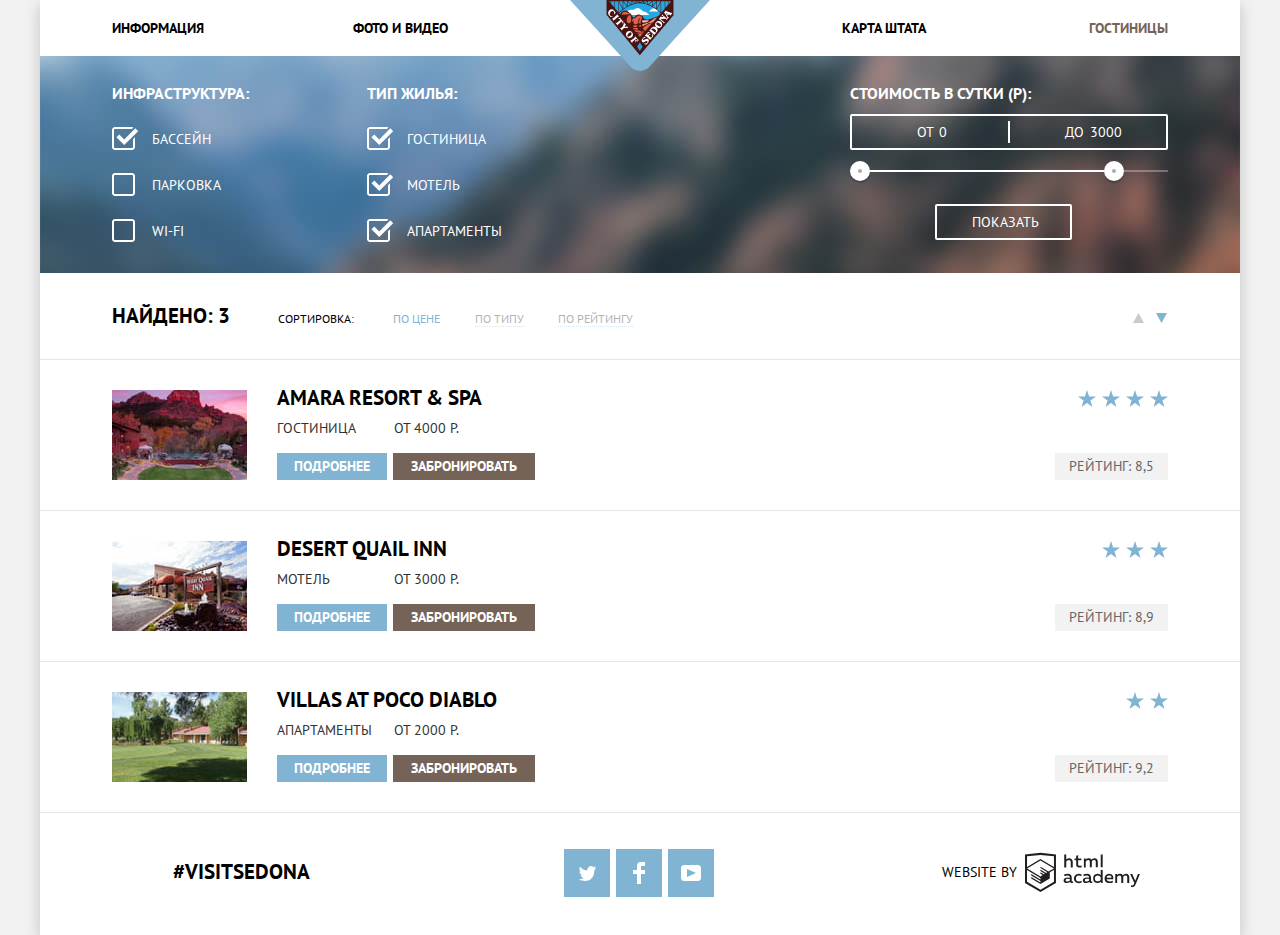
==== inner.html @ 78d3fbfc "Доделала разметку" ====
<!DOCTYPE html>
<html lang="ru">
  <head>
    <meta charset="utf-8">
    <title>HTML Academy: Седона</title>
    <link href="https://fonts.googleapis.com/css?family=PT+Sans:400,700&display=swap&subset=cyrillic" rel="stylesheet">
    <link href="css/normalize.css" rel="stylesheet">
    <link href="css/style.css" rel="stylesheet">
  </head>
  <body>
    <div class="container">
    <header>
      <nav class="main-navigation">
        <ul class="main-navigation-items list-decoration">
          <li class="main-navigation-info"><a href="#">Информация</a></li>
          <li class="main-navigation-foto"><a href="#">Фото и видео</a></li>
          <li class="main-navigation-map"><a href="#">Карта штата</a></li>
          <li class="main-navigation-hotels active-page"><a>Гостиницы</a></li>
        </ul>
        <a href="index.html" class="main-header-logo">
          <img src="img/logo-sedona.svg" width="140" height="71" alt="Седона"/>
        </a>
      </nav>
    </header>
    <main>
      <h1 class="visually-hidden">Поиск отелей</h1><!--Скрыть-->
      <section class="search-section">
        <h2 class="visually-hidden">Критерии поиска</h2><!--Скрыть-->
        <form class="search-form" action="https://echo.htmlacademy.ru/" method="get">
          <fieldset>
            <legend>Инфраструктура:</legend>
            <ul class="list-decoration">
              <li class="fieldset-item">
                <input class="fieldset-item-checkbox" type="checkbox" name="pool" id="pool" checked/>
                <label for="pool">Бассейн</label>
              </li>
              <li class="fieldset-item">
                <input class="fieldset-item-checkbox" type="checkbox" name="parking" id="parking"/>
                <label for="parking">Парковка</label>
              </li>
              <li class="fieldset-item">
                <input class="fieldset-item-checkbox" type="checkbox" name="wi-fi" id="wi-fi"/>
                <label for="wi-fi">Wi-fi</label>
              </li>
            </ul>
          </fieldset>
          <fieldset>
            <legend>Тип жилья:</legend>
            <ul class="list-decoration">
              <li class="fieldset-item">
                <input class="fieldset-item-checkbox" type="checkbox" name="hotel" id="hotel" checked/>
                <label for="hotel">Гостиница</label>
              </li>
              <li class="fieldset-item">
                <input class="fieldset-item-checkbox" type="checkbox" name="motel" id="motel" checked/>
                <label for="motel">Мотель</label>
              </li>
              <li class="fieldset-item">
                <input  class="fieldset-item-checkbox" type="checkbox" name="apartment" id="apartment" checked/>
                <label for="apartment">Апартаменты</label>
              </li>
            </ul>
          </fieldset>
          <div class="filter-range">
            <legend>Стоимость в сутки (р):</legend>
            <div class="price-controls">
                <label class="min-price" for="first-value">от <input type="text" name="first-value" id="first-value" value="0"/></label>
                <label class="max-price" for="last-value">до <input type="text" name="last-value" id="last-value" value="3000"/></label>
            </div>
            <div class="range-controls">
              <div class="scale">
                <div class="bar"></div>
              </div>
              <div class="range-toggle range-toggle-min"></div>
              <div class="range-toggle range-toggle-max"></div>
            </div>
            <button class="transparent-btn" type="submit">Показать</button>
          </div>
        </form>
      </section>
      <section class="sorting"><!--Отели, сортировка-->
        <div class="sorting-list">
          <h2 class="visually-hidden">Сортировка</h2><!--Скрыть-->
          <p class="sorting-list-found">Найдено: 3</p>
          <p class="sorting-list-selection">Сортировка:</p>
          <ul class="list-decoration sorting-list-items">
            <li><a class="sorting-list-active">По цене</a></li>
            <li><a href="#">По типу</a></li>
            <li><a href="#">По рейтингу</a></li>
          </ul>
          <div class="sorting-list-buttons">
            <a class="sorting-button-up" href="#" aria-label="Сортировать по возрастанию" title="По возрастанию">
              <svg xmlns="http://www.w3.org/2000/svg" width="11" height="10"><path fill="#231F20" d="M5.5 0L0 10h11z"/></svg>
            </a><!--Стрелка вверх-->
            <a class="sorting-button-down sorting-button-active" href="#" aria-label="Сортировать по убыванию" title="По убыванию">
              <svg xmlns="http://www.w3.org/2000/svg" width="11" height="10"><path fill="#231F20" d="M5.5 10L0 0h11"/></svg>
            </a><!--Стрелка вниз-->
          </div>
        </div>
      </section>
      <section class="hotels"><!--Отели-->
        <h2 class="visually-hidden">Список отелей</h2><!--Скрыть-->
        <ul class="list-decoration hotels-list">
          <li class="hotel-description">
            <img src="img/amara-resort.jpg" width="135" height="90" alt="Amara Resort & Spa"/>
            <div class="hotel-description-main">
              <h2 class="visually-hidden">Amara Resort & Spa</h2><!--Скрыть-->
              <a class="hotel-title" href="#">Amara Resort & Spa</a>
              <div class="hotel-text">
                <span>Гостиница</span>
                <span>От 4000 Р.</span>
              </div>
              <div class="hotel-description-btn">
                <a class="button-more" href="#">Подробнее</a>
                <a class="button-reserve" href="#">Забронировать</a>
              </div>
            </div>
            <div class="rating">
              <div class="rating-stars">
                <svg xmlns="http://www.w3.org/2000/svg" width="18" height="17"><path fill="#81B3D2" d="M9.002 0l2.126 6.494h6.877l-5.564 4.012L14.566 17l-5.564-4.013L3.438 17l2.126-6.494L0 6.494h6.878z"/></svg>
                <svg xmlns="http://www.w3.org/2000/svg" width="18" height="17"><path fill="#81B3D2" d="M9.002 0l2.126 6.494h6.877l-5.564 4.012L14.566 17l-5.564-4.013L3.438 17l2.126-6.494L0 6.494h6.878z"/></svg>
                <svg xmlns="http://www.w3.org/2000/svg" width="18" height="17"><path fill="#81B3D2" d="M9.002 0l2.126 6.494h6.877l-5.564 4.012L14.566 17l-5.564-4.013L3.438 17l2.126-6.494L0 6.494h6.878z"/></svg>
                <svg xmlns="http://www.w3.org/2000/svg" width="18" height="17"><path fill="#81B3D2" d="M9.002 0l2.126 6.494h6.877l-5.564 4.012L14.566 17l-5.564-4.013L3.438 17l2.126-6.494L0 6.494h6.878z"/></svg>
              </div>
              <p>Рейтинг: 8,5</p>
            </div>
          </li>
          <li class="hotel-description">
            <img src="img/desert-quail-inn.jpg" width="135" height="90" alt="Desert Quail Inn"/>
            <div class="hotel-description-main">
              <h2 class="visually-hidden">Desert Quail Inn</h2><!--Скрыть-->
              <a class="hotel-title" href="#">Desert Quail Inn</a>
              <div class="hotel-text">
                <span>Мотель</span>
                <span>От 3000 Р.</span>
              </div>
              <div class="hotel-description-btn">
                <a class="button-more" href="#">Подробнее</a>
                <a class="button-reserve" href="#">Забронировать</a>
              </div>
            </div>
            <div class="rating">
              <div class="rating-stars">
                <svg xmlns="http://www.w3.org/2000/svg" width="18" height="17"><path fill="#81B3D2" d="M9.002 0l2.126 6.494h6.877l-5.564 4.012L14.566 17l-5.564-4.013L3.438 17l2.126-6.494L0 6.494h6.878z"/></svg>
                <svg xmlns="http://www.w3.org/2000/svg" width="18" height="17"><path fill="#81B3D2" d="M9.002 0l2.126 6.494h6.877l-5.564 4.012L14.566 17l-5.564-4.013L3.438 17l2.126-6.494L0 6.494h6.878z"/></svg>
                <svg xmlns="http://www.w3.org/2000/svg" width="18" height="17"><path fill="#81B3D2" d="M9.002 0l2.126 6.494h6.877l-5.564 4.012L14.566 17l-5.564-4.013L3.438 17l2.126-6.494L0 6.494h6.878z"/></svg>
              </div>
              <p>Рейтинг: 8,9</p>
            </div>
          </li>
          <li class="hotel-description">
            <img src="img/villas-poco-diablo.jpg" width="135" height="90" alt="Villas at Poco Diablo"/>
            <div class="hotel-description-main">
              <h2 class="visually-hidden">Villas at Poco Diablo</h2><!--Скрыть-->
              <a class="hotel-title" href="#">Villas at Poco Diablo</a>
              <div class="hotel-text">
                <span>Апартаменты</span>
                <span>От 2000 Р.</span>
              </div>
              <div class="hotel-description-btn">
                <a class="button-more" href="#">Подробнее</a>
                <a class="button-reserve" href="#">Забронировать</a>
              </div>
            </div>
            <div class="rating">
              <div class="rating-stars">
                <svg xmlns="http://www.w3.org/2000/svg" width="18" height="17"><path fill="#81B3D2" d="M9.002 0l2.126 6.494h6.877l-5.564 4.012L14.566 17l-5.564-4.013L3.438 17l2.126-6.494L0 6.494h6.878z"/></svg>
                <svg xmlns="http://www.w3.org/2000/svg" width="18" height="17"><path fill="#81B3D2" d="M9.002 0l2.126 6.494h6.877l-5.564 4.012L14.566 17l-5.564-4.013L3.438 17l2.126-6.494L0 6.494h6.878z"/></svg>
              </div>
              <p>Рейтинг: 9,2</p>
            </div>
          </li>
        </ul>
      </section>
    </main>
    <footer class="main-footer">
      <p class="footer-hashtag">#VisitSedona</p>
			<ul class="list-decoration footer-social">
				 	<li>
            <a class="button-social" href="#" title="Twitter">
              <span class="visually-hidden">Twitter</span><!--Скрыть-->
              <svg xmlns="http://www.w3.org/2000/svg" width="17" height="15"><path fill="#FFF" d="M10.95.144c1.685-.496 2.984.27 3.577 1.179.673-.231 1.331-.481 2.011-.708a2.345 2.345 0 0 1-.857 1.768c.685.17 1.304-.491 1.304-.491-.169 1-1.006 1.788-1.563 2.024-.231 6.75-3.175 11.217-10.077 11.082h-.446c-.41 0-4.164-.46-4.898-1.887 2.271.196 3.893-.422 4.693-1.177-.96-.3-2.679-.477-2.979-2.95.349.106.564.228 1.19.119C1.705 8.247.374 7.53.448 5.33c.285.328 1.067.536 1.34.472C1.085 5.561-.182 2.442.894.85c1.818 1.854 3.735 3.606 7.152 3.773C8.254 2.33 9.183.793 10.95.144z"/></svg>
            </a>
          </li>
				 	<li>
            <a class="button-social" href="#" title="Facebook">
              <span class="visually-hidden">Facebook</span><!--Скрыть-->
              <svg xmlns="http://www.w3.org/2000/svg" width="12" height="22"><path fill="#FFF" d="M12 4V0H8a4 4 0 0 0-4 4v4H0v4h4v10h4V12h4V8H8V4h4z"/></svg>
            </a>
          </li>
				 	<li>
            <a class="button-social" href="#" title="Youtube">
              <span class="visually-hidden">Youtube</span><!--Скрыть-->
              <svg xmlns="http://www.w3.org/2000/svg" width="20" height="16"><path fill="#FFF" d="M17 0H3C1.35 0 0 1.35 0 3v10c0 1.65 1.35 3 3 3h14c1.65 0 3-1.35 3-3V3c0-1.65-1.35-3-3-3zM6.027 11.998V4.002L15.014 8l-8.987 3.998z"/></svg>
            </a>
          </li>
			</ul>
			<div class="footer-copyright">
					<p>Website by</p>
          <a class="copyright-link" href="https://htmlacademy.ru/intensive/htmlcss" aria-label="HTML Academy">
            <!--<img src="img/logo-htmlacademy.svg"  width="115" height="41" alt="HTML Academy"/>-->
            <svg data-name="Layer 1" xmlns="http://www.w3.org/2000/svg" viewBox="0 0 108.08 36.85" width="115px" height="41px"><path d="M44.61 26.86a2 2 0 0 0 .55-.1v1.33a3.25 3.25 0 0 1-1.18.21 1.67 1.67 0 0 1-1.67-1 4.84 4.84 0 0 1-3.14 1.08c-1.51 0-2.91-.83-2.91-2.55 0-2.13 2-2.79 3.71-2.79a11.08 11.08 0 0 1 2.17.25v-.3c0-1-.76-1.77-2.19-1.77a7.42 7.42 0 0 0-3 .64v-1.7a10.21 10.21 0 0 1 3.19-.55c2.36 0 3.81 1.12 3.81 3.65v3a.54.54 0 0 0 .49.59h.17zm-6.44-1.13a1.35 1.35 0 0 0 1.46 1.25h.11a3.39 3.39 0 0 0 2.41-1v-1.42a9.72 9.72 0 0 0-1.81-.21c-1 0-2.16.33-2.16 1.38zm12.36-6.11a5 5 0 0 1 2.57.64v1.72a4.08 4.08 0 0 0-2.3-.7 2.75 2.75 0 1 0 0 5.49 5 5 0 0 0 2.43-.64v1.71a6.27 6.27 0 0 1-2.76.57A4.21 4.21 0 0 1 46 24.49v-.41a4.32 4.32 0 0 1 4.18-4.46h.38zm12.17 7.24a2 2 0 0 0 .55-.1v1.33a3.25 3.25 0 0 1-1.18.21 1.67 1.67 0 0 1-1.67-1 4.84 4.84 0 0 1-3.14 1.08c-1.51 0-2.91-.83-2.91-2.55 0-2.13 2-2.79 3.71-2.79a11.08 11.08 0 0 1 2.17.25v-.3c0-1-.76-1.77-2.19-1.77a7.42 7.42 0 0 0-3 .64v-1.7a10.21 10.21 0 0 1 3.19-.55c2.36 0 3.81 1.12 3.81 3.65v3a.54.54 0 0 0 .49.59h.17zm-6.44-1.13a1.35 1.35 0 0 0 1.47 1.25h.11a3.39 3.39 0 0 0 2.41-1v-1.42a9.72 9.72 0 0 0-1.81-.21c-1.06 0-2.16.33-2.16 1.38zM73 15.98v12.2h-1.65v-1.32a3.88 3.88 0 0 1-3.19 1.54 4.4 4.4 0 0 1 0-8.78 3.81 3.81 0 0 1 3 1.3v-4.94H73zm-4.53 5.22a2.76 2.76 0 1 0 0 5.52 2.86 2.86 0 0 0 2.68-1.74v-2a2.91 2.91 0 0 0-2.66-1.73zM79 19.62c3.31 0 4.46 2.68 3.92 5.09H76.7c.21 1.5 1.67 2.11 3.19 2.11a6.11 6.11 0 0 0 2.64-.59v1.6a7.14 7.14 0 0 1-3 .57c-2.53 0-4.75-1.42-4.75-4.42a4.18 4.18 0 0 1 4-4.39H79zm.09 1.54a2.28 2.28 0 0 0-2.44 2.1v.06h4.65a2 2 0 0 0-2.17-2.16zm5.73 7v-8.31h1.65v1a3.81 3.81 0 0 1 2.78-1.27 2.86 2.86 0 0 1 2.64 1.4 4.12 4.12 0 0 1 2.91-1.33 3.06 3.06 0 0 1 3.2 3.33v5.2h-1.9v-5.15a1.59 1.59 0 0 0-1.42-1.75h-.26a2.8 2.8 0 0 0-2.07 1.12v5.78h-1.9v-5.15A1.59 1.59 0 0 0 89 21.29h-.2a3 3 0 0 0-2.21 1.29v5.63h-1.73zm21.31-8.33h1.9l-3.91 9.46c-.9 2.17-2.09 2.86-3.35 2.86a4.76 4.76 0 0 1-1.1-.14v-1.57a2.86 2.86 0 0 0 .85.12c.9 0 1.58-.64 2.07-1.9l.17-.42-4-8.4h2l2.86 6.29zM38.73 1.44V6.2a3.81 3.81 0 0 1 2.7-1.14 3.25 3.25 0 0 1 3.44 3.4v5.15H43V8.7a1.81 1.81 0 0 0-1.61-2h-.3a2.93 2.93 0 0 0-2.32 1.39v5.52h-1.9V1.44h1.9zm11.21.85v3h3v1.6h-3v3.81c0 1.1.5 1.46 1.58 1.46a4.49 4.49 0 0 0 1.69-.33v1.6a6.8 6.8 0 0 1-2.21.35 2.55 2.55 0 0 1-2.86-2.74V6.87h-1.56V5.24h1.5V2.72zm5.4 11.31V5.26H57v1a3.81 3.81 0 0 1 2.77-1.28 2.86 2.86 0 0 1 2.6 1.33 4.12 4.12 0 0 1 2.91-1.33 3.06 3.06 0 0 1 3.16 3.4v5.21h-1.9V8.44a1.59 1.59 0 0 0-1.42-1.75h-.23a2.8 2.8 0 0 0-2.07 1.12v5.78h-1.9V8.44a1.59 1.59 0 0 0-1.42-1.75h-.23a3 3 0 0 0-2.21 1.29v5.63h-1.72zM71.17 1.43H73v12.15h-1.83V1.43zM14.71-.02h-.16L0 1.52v26.67l14.55 8.66 14.55-8.66V1.52zm12.5 27.1l-12.66 7.54L1.9 27.1V16.16l12.59 7.5v1.32l-8.63-5.1v1.31l8.68 5.21v1.39l-8.67-5.16v1.35l8.68 5.21 8.75-5.24v-5.66l3.9-2.31V27.1zm0-12.53l-3.48 2-1.6 1-7.62-4.57v1.31L21 18.21l-.14.09-1 .54-5.37-3.2v1.34l4.24 2.52-1 .67-3.2-1.9v1.31l2.1 1.24-2.13 1.26L2 14.63l12.51-7.54zm0-1.32L14.49 5.74 1.91 13.23v-10L14.56 1.9l12.65 1.33v10z" fill="#231f20"/></svg>
          </a>
			</div>
    </footer>
    </div>
  </body>
</html>
---- css/style.css ----
body {
  margin: 0;
  padding: 0;
  font-family: "PT Sans", Arial, sans-serif;
  font-size: 14px;
  line-height: 26px;
  font-weight: 700;
  color: #000000;
  text-transform: uppercase;
  background-color: #f2f2f2;
}

a {
  text-decoration: none;
}

.visually-hidden {
  position: absolute;
  width: 1px;
  height: 1px;
  margin: -1px;
  border: 0;
  padding: 0;
  clip: rect(0 0 0 0);
  overflow: hidden;
}


/* Центровщик */
.container {
  position: relative;
  margin: 0 auto;
  width: 1200px;
  text-align: center;
  background-color: #ffffff;
  box-shadow: 0 5px 15px rgba(0, 1, 1, 0.2);
}


/* Декорация ссылок */
.list-decoration {
  list-style: none;
  padding: 0;
  margin-top: 0;
  margin-bottom: 0;
}


/* Логотип */
.main-header-logo {
  position: absolute;
  top: 0;
  transform: translate(-50%);
  z-index: 1;
}


/* Навигация */
.main-navigation {
  background-color: #ffffff;
}

.main-navigation-items a {
  color: #000000;
}

.main-navigation-items a:hover,
.main-navigation-items a:focus {
  color: #81b3d2;
}

.main-navigation-items a:active {
  color: #000000;
  opacity: 0.3;
}

.active-page a {
  color: #766357;
}

.main-navigation-items {
  display: flex;
  align-items: center;
  margin: 0 auto;
  width: 1056px;
  height: 56px;
}

.main-navigation-info {
  text-align: left;
  width: 240px;
}

.main-navigation-foto {
  text-align: left;
  padding-left: 3px;
  width: 288px;
}

.main-navigation-map {
  text-align: right;
  padding-right: 4px;
  width: 288px;
}

.main-navigation-hotels {
  text-align: right;
  width: 240px;
}


/* Основное изображение, текст */
.intro {
  background-image:
    url("../img/intro-mask.svg"),
    url("../img/background-photo.jpg");
  background-repeat: no-repeat, no-repeat;
  background-position: center 452px, center -83px;
  height: 509px;
}

.welcome-image {
  margin-top: 76px;
}

.intro-text {
  margin: 0 auto;
  width: 493px;
  height: 215px;
}

.intro-text p:first-child {
  margin: 0;
  padding-top: 60px;
  padding-bottom: 25px;
  font-size: 21px;
  font-weight: 700;
}

.intro-text p:last-child {
  margin: 0;
  font-weight: 400;
  color: #333333;
}


/* Блок "причины" */
.reasons-items {
  display: flex;
  flex-wrap: wrap;
}

.reason-item-long {
  display: flex;
  height: 256px;
}

.reason-item-blue {
  background-color: #81b3d2;
  color: #ffffff;
  width: 400px;
}

/* ---- */

.reasons-items-title {
  margin: 0 auto;
  margin-top: 47px;
  margin-bottom: 20px;
  width: 160px;
  font-size: 21px;
  line-height: 21px;
  font-weight: 700;
}

.reasons-items-text {
  margin: 20px auto;
  width: 305px;
  font-size: 14px;
  line-height: 21px;
  font-weight: 400;
}

.reason-item-long img {
  width: 800px;
  height: 256px;
  object-fit: cover;
  object-position: 0 -78px;
}

/* ---- */

.reason-item-small {
  background-color: #eeeeee;
  height: 256px;
  width: 400px;
}

/* ---- */

.reasons-items-mini {
  display: flex;
}

.reason-item-point {
  position: relative;
  background-color: #ffffff;
  height: 330px;
  width: 400px;
}

.housing::before {
  content: "";
  position: absolute;
  top: 60px;
  right: 162px;
  background-image: url("../img/icon-1.svg");
  background-repeat: no-repeat;
  background-position: 0 0;
  width: 76px;
  height: 72px;
}

.food::before {
  content: "";
  position: absolute;
  top: 61px;
  right: 163px;
  background-image: url("../img/icon-3.svg");
  background-repeat: no-repeat;
  background-position: 0 0;
  width: 74px;
  height: 70px;
}

.souvenirs::before {
  content: "";
  position: absolute;
  top: 56px;
  right: 168px;
  background-image: url("../img/icon-2.svg");
  background-repeat: no-repeat;
  background-position: 0 0;
  width: 64px;
  height: 76px;
}

.reasons-mini-title {
  margin: 0 auto;
  margin-top: 161px;
  margin-bottom: 20px;
  width: 160px;
  font-size: 21px;
  line-height: 21px;
  font-weight: 700;
}

.reasons-mini-text {
  margin: 24px auto;
  width: 305px;
  font-size: 14px;
  line-height: 21px;
  font-weight: 400;
}


/* Кнопка поиска*/
.search-intro-text {
  height: 291px;
}

.search-title {
  margin: 0;
  padding-top: 50px;
  padding-bottom: 10px;
  font-size: 30px;
  line-height: 36px;
  font-weight: 700;
}

.search-text {
  font-size: 14px;
  line-height: 24px;
  font-weight: 400;
}

.search-intro-btn {
  margin-top: 33px;
  background-color: #766357;
  color: #ffffff;
  width: 568px;
  height: 86px;
  font-size: 21px;
  line-height: 26px;
  font-weight: 700;
  text-transform: uppercase;
  border: none;
  cursor: pointer;
}


/* Форма поиска*/
.form-search {
  position: absolute;
  left: 50%;
  transform: translate(-50%, 0);
  margin: 0 auto;
  background-color: #ffffff;
  box-shadow: 0 5px 15px rgba(0, 1, 1, 0.2);
  width: 568px;
  height: 395px;
  z-index: 2;
}

/* ---- */

.form-search-container {
  position: relative;
  margin: 55px auto;
  width: 458px;
  height: 285px;
}

.fields-wrapper {
  display: flex;
  flex-direction: column;
  justify-content: space-between;
  height: 173px;
}

.fields-container {
  display: flex;
  justify-content: space-between;
  align-items: baseline;
  position: relative;
  margin: 0;
}

.fields-container .input-calendar {
  box-sizing: border-box;
  padding-left: 13px;
  width: 346px;
  height: 38px;
  background-color: #f2f2f2;
  border: none;
  font-size: 14px;
  line-height: 26px;
  font-weight: 700;
  text-transform: uppercase;
}


.fields-container .calendar-btn {
  position: absolute;
  top: 6px;
  right: 4px;
  background-color: transparent;
  border: none;
  cursor: pointer;
}

/* ---- */

.input-adults-wrapper {
  display: flex;
  align-items: center;
  flex-wrap: nowrap;
}

.input-adults-wrapper .input-adults,
.input-adults-wrapper .input-children {
  margin: auto;
  padding: 0;
  width: 38px;
  height: 38px;
  background-color: #f2f2f2;
  border: none;
  font-size: 14px;
  line-height: 26px;
  font-weight: 700;
  text-align: center;
}


.fields-container .minus-btn,
.fields-container .plus-btn {
  margin: 0;
  padding: 0;
  width: 38px;
  height: 38px;
  background-color: #f2f2f2;
  color: #a9a9a9;
  border: none;
  font-size: 26px;
  line-height: 26px;
  font-weight: 700;
  text-transform: uppercase;
  cursor: pointer;
}

.input-adults-wrapper:first-child .minus-btn {
  margin-left: 40px;
}

.input-adults-wrapper:last-child .minus-btn {
  margin-left: 26px;
}

/* ---- */

.submit-btn {
  box-sizing: border-box;
  margin: 0 auto;
  margin-top: 54px;
  width: 458px;
  height: 58px;
  background-color: #81b3d2;
  color: #ffffff;
  border: none;
  font-size: 21px;
  line-height: 26px;
  font-weight: 700;
  text-transform: uppercase;
  cursor: pointer;
}


/* Карта */
.map {
  height: 595px;
}

.map iframe {
  border: 0;
  z-index: 0;
}


/* 2 страница */
/* Формы поиска отелей */
.search-section {
  height: 217px;
  background-color: #81b3d2;
  background-image: url(../img/filter-background.jpg);
  background-position: 0 -56px;
  text-align: left;
}

.search-form {
  display: flex;
  justify-content: flex-start;
  padding: 27px 72px;
}

.search-form fieldset {
  margin: 0;
  padding: 0;
  border: none;
}

.search-form fieldset:first-child {
  width: 145px;
  margin-right: 110px;
}

.search-form fieldset:nth-child(2) {
  width: 160px;
  margin-right: 110px;
}

.search-form legend {
  color: #ffffff;
  font-size: 16px;
  line-height: 21px;
  font-weight: 700;
  margin-bottom: 25px;
}

.search-form ul {
  margin: 0;
}

.fieldset-item input[type=checkbox] {
  display: none;
}

.fieldset-item {
  margin-bottom: 25px;
  padding-left: 40px;
  color: #ffffff;
  font-size: 14px;
  line-height: 21px;
  font-weight: 400;
  cursor: pointer;
}

.fieldset-item:last-child {
  margin-bottom: 0;
}

.fieldset-item label {
  display: block;
  position: relative;
  cursor: pointer;
}

.fieldset-item-checkbox + label::before {
  content: "";
  position: absolute;
  top: -2px;
  left: -40px;
  background-image: url("../img/checkbox-off.svg");
  background-repeat: no-repeat;
  width: 23px;
  height: 23px;
}

.fieldset-item-checkbox:checked + label::before {
  content: "";
  position: absolute;
  top: -2px;
  left: -40px;
  background-image: url("../img/checkbox-on.svg");
  background-repeat: no-repeat;
  width: 27px;
  height: 23px;
}

.fieldset-item-checkbox:disabled + label::before {
  content: "";
  position: absolute;
  top: -2px;
  left: -40px;
  background-image: url("../img/checkbox-off-disabled.svg");
  background-repeat: no-repeat;
  width: 23px;
  height: 23px;
}

.fieldset-item-checkbox:checked:disabled + label::before {
  content: "";
  position: absolute;
  top: -2px;
  left: -40px;
  background-image: url("../img/checkbox-on-disabled.svg");
  background-repeat: no-repeat;
  width: 27px;
  height: 23px;
}

/* ---- */

.filter-range {
  display: inline-block;
  box-sizing: border-box;
  margin-right: 0;
  margin-left: 213px;
  width: 318px;
  color: #ffffff;
  font-size: 14px;
  line-height: 21px;
  font-weight: 400;
}

.filter-range legend {
  margin-bottom: 10px;
  color: #ffffff;
  font-size: 16px;
  line-height: 21px;
  font-weight: 700;
}

.price-controls {
  position: relative;
  height: 32px;
  margin-bottom: 20px;
  border: 2px solid #ffffff;
  border-radius: 2px;
}

.price-controls label {
  display: inline-block;
  cursor: pointer;
}

.price-controls .min-price,
.price-controls .max-price {
  padding-top: 5px;
  padding-left: 65px;
  width: 90px;
  height: 26px;
}

.price-controls .max-price {
  margin-left: 2px;
  padding-left: 52px;
  width: 96px;
}

.price-controls input {
  width: 55px;
  margin: 0;
  color: inherit;
  font: inherit;
  background: none;
  border: none;
}


.price-controls::after {
  content: "";
  position: absolute;
  top: 50%;
  left: 50%;
  transform: translate(-50%, -50%);
  width: 2px;
  height: 22px;
  background: #ffffff;
}

.range-controls {
  position: relative;
  margin-bottom: 32px;
}

.range-controls .scale {
  height: 2px;
  background: rgba(255, 255, 255, 0.3);
}

.range-controls .bar {
  width: 80%;
  height: 2px;
  background: #ffffff;
}

.range-toggle {
  position: absolute;
  top: -9px;
  width: 4px;
  height: 4px;
  background: #ababab;
  border: 8px solid #ffffff;
  border-radius: 50%;
  box-shadow: 0 2px 1px 0 rgba(0, 1, 1, 0.2);
  cursor: pointer;
}

.range-toggle-min {
  left: 0;
}

.range-toggle-max {
  left: 80%;
}

.range-toggle:hover {
  width: 5px;
  height: 5px;
}

.transparent-btn {
  display: block;
  margin: 0;
  margin-left: 85px;
  padding: 6px 35px;
  width: 137px;
  height: 36px;
  font-size: 14px;
  line-height: 21px;
  font-weight: 400;
  color: #ffffff;
  text-transform: uppercase;
  background: transparent;
  border: 2px solid #ffffff;
  border-radius: 2px;
  cursor: pointer;
}

.transparent-btn:hover {
  color: #000000;
  background: #ffffff;
}


/* Список, сортировка */
.sorting {
  height: 77px;
  border-bottom: 1px solid #e5e5e5;
}

.sorting-list {
  display: flex;
  align-items: baseline;
  margin: 0;
  margin-top: 9px;
  padding-left: 72px;
  padding-right: 73px;
}

.sorting-list-found {
  font-size: 21px;
  line-height: 26px;
  font-weight: 700;
}

.sorting-list-selection {
  padding-left: 48px;
  font-size: 12px;
  line-height: 18px;
  font-weight: 400;
}

.sorting-list-items {
  display: flex;
  justify-content: space-between;
  padding: 0;
  padding-left: 39px;
  width: 240px;
  font-size: 12px;
  line-height: 18px;
  font-weight: 400;
}

.sorting-list-items a {
  color: #000000;
  opacity: 0.3;
  border-bottom: 1px dotted #81b3d2;
}

.sorting-list-items .sorting-list-active {
  color: #81b3d2;
  opacity: 1.0;
  border-bottom: none;
}

.sorting-list-items a:hover,
.sorting-list-items a:focus {
  color: #81b3d2;
  opacity: 1.0;
}

.sorting-list-items a:active {
  color: #000000;
  border-bottom: none;
}

/* ---- */

.sorting-list-buttons {
  margin-left: auto;
}

.sorting-button-down {
  margin-left: 8px;
}

.sorting-button-up path,
.sorting-button-down path {
  fill: #cacaca;
}

.sorting-button-active path {
  fill: #81b3d2;
}

.sorting-button-up path:hover,
.sorting-button-down path:hover {
  fill: #231f20;
}

.sorting-button-up path:active,
.sorting-button-down path:active {
  fill: #81b3d2;
}

/* ---- */

.hotels-list {
  display: flex;
  flex-direction: column;
}

.hotel-description {
  display: flex;
  padding-top: 30px;
  padding-bottom: 30px;
  border-bottom: 1px solid #e5e5e5;
}

.hotel-description img {
  margin-left: 72px;
}

.hotel-description-main {
  display: flex;
  flex-direction: column;
  justify-content: space-between;
  align-items: flex-start;
  margin-left: 30px;
  width: 259px;
}

.hotel-title {
  margin-top: -5px;
  font-size: 21px;
  line-height: 26px;
  font-weight: 700;
  color: #000000;
}

.hotel-title:hover {
  color: #81b3d2;
}

.hotel-title:active {
  color: #000000;
  opacity: 0.3;
}

.hotel-text {
  margin-top: -8px;
  font-size: 14px;
  line-height: 21px;
  font-weight: 400;
  color: #333333;
}

.hotel-text span {
  display: inline-block;
  box-sizing: border-box;
  width: 110px;
  margin-right: 3px;
  text-align: left;
}

.hotel-description-btn a {
  font-size: 14px;
  line-height: 21px;
  font-weight: 700;
  color: #ffffff;
}

.hotel-description-btn {
  display: flex;
  justify-content: flex-start;
  height: 27px;
}

.button-more {
  margin-right: 6px;
  padding-top: 3px;
  width: 110px;
  background-color: #81b3d2;
  color: #ffffff;
}

.button-reserve {
  padding-top: 3px;
  width: 142px;
  background-color: #766357;
  color: #ffffff;
}

.button-more:hover {
  background-color: #669ec0;
}

.button-more:active {
  background-color: #5496bd;
  color: rgba(255, 255, 255, 0.3);
}

.button-reserve:hover {
  background-color: #604e43;
}

.button-reserve:active {
  background-color: #503e33;
  color: rgba(255, 255, 255, 0.3);
}

/* ---- */

.rating {
  display: flex;
  flex-direction: column;
  justify-content: space-between;
  margin: -1px 72px 0 auto;
}

.rating-stars {
  margin: 0 0 auto auto;
}

.rating-stars svg {
  padding-left: 2px;
}

.rating p {
  margin: 0;
  padding: 3px 14px;
  font-size: 14px;
  line-height: 21px;
  font-weight: 400;
  color: #666666;
  background-color: #f2f2f2;
}


/* Подвал */
.main-footer {
  display: flex;
  justify-content: space-around;
  height: 122px;
  background-color: #ffffff;
}

.footer-opacity {
  position: absolute;
  bottom: 0;
  width: 1200px;
  background-color: #ffffff;
  opacity: 0.9;
}

.footer-hashtag {
  display: flex;
  margin: 0;
  margin-top: 46px;
  padding: 0;
  padding-left: 38px;
  width: 240px;
  box-sizing: border-box;
  font-size: 21px;
  line-height: 26px;
  font-weight: 700;
  color: #000000;
}

.footer-social {
  display: flex;
  justify-content: space-between;
  flex-wrap: wrap;
  margin-top: 36px;
  margin-left: -1px;
  width: 150px;
}

.button-social {
  display: flex;
  justify-content: center;
  width: 46px;
  height: 48px;
  align-items: center;
  background-color: #81b3d2;
  cursor: pointer;
}

.footer-copyright {
  display: flex;
  justify-content: flex-end;
  margin-top: 39px;
  width: 240px;
}

.footer-copyright p {
  margin-top: 7px;
  margin-right: 8px;
  font-size: 14px;
  line-height: 26px;
  font-weight: 400;
}

.copyright-link {
  margin-right: 5px;
}

.button-social:hover {
  background-color: #669ec0;
}

.button-social:active {
  background-color: #5496bd;
  fill-opacity: 0.3;
}

.copyright-link:hover path {
  fill: #81b3d2;
}

.copyright-link:active path {
  fill: #bdbbbc;
}












/*
 {  outline: 1px solid #666;  }
*/
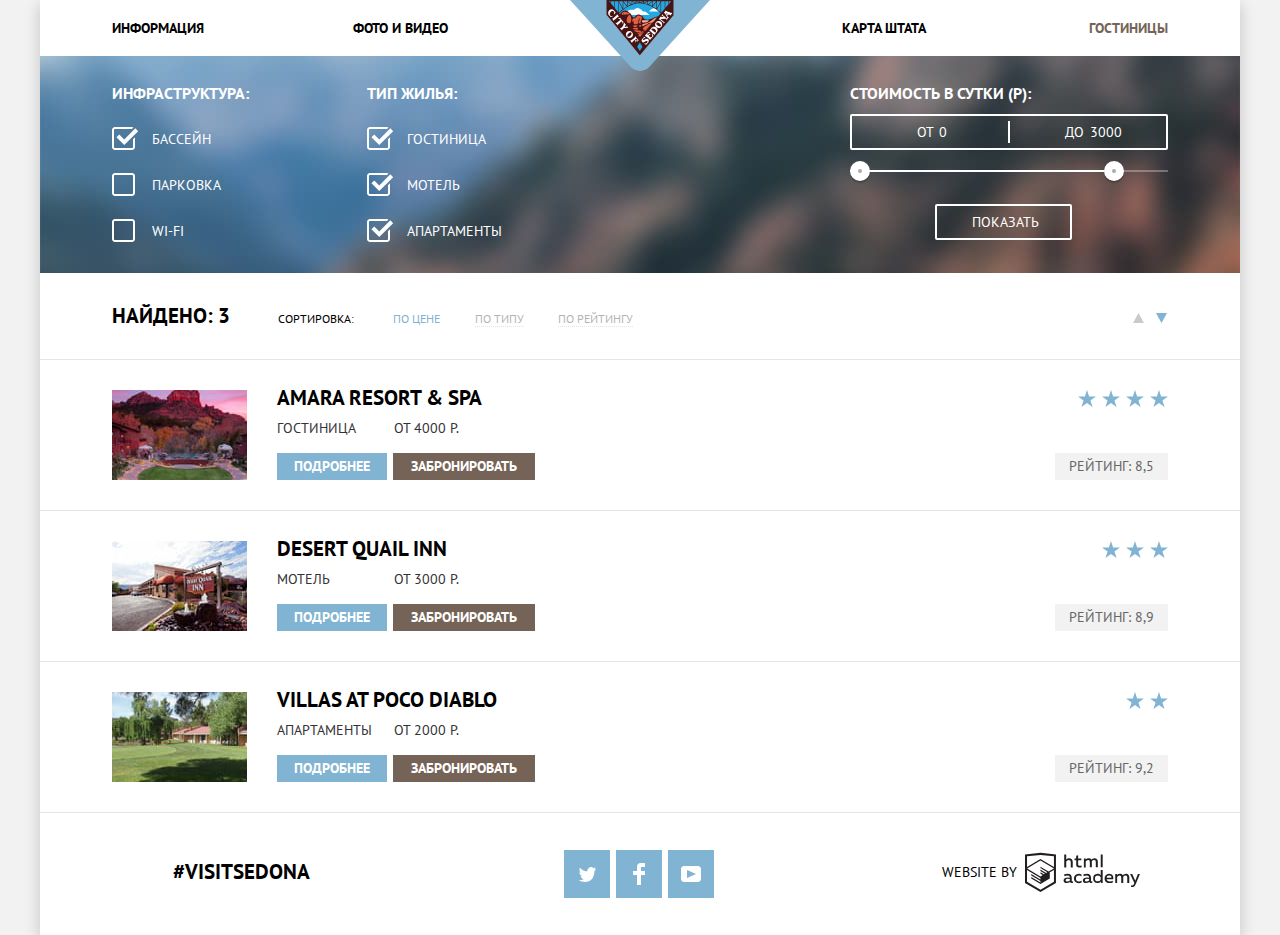
==== commit 6f617e0c: "Исправила ошибки" ====
--- a/inner.html
+++ b/inner.html
@@ -3,6 +3,7 @@
   <head>
     <meta charset="utf-8">
     <title>HTML Academy: Седона</title>
+    <link rel="shortcut icon" href="img/favicon.ico" type="image/x-icon">
     <link href="https://fonts.googleapis.com/css?family=PT+Sans:400,700&display=swap&subset=cyrillic" rel="stylesheet">
     <link href="css/normalize.css" rel="stylesheet">
     <link href="css/style.css" rel="stylesheet">
@@ -62,7 +63,7 @@
             </ul>
           </fieldset>
           <div class="filter-range">
-            <legend>Стоимость в сутки (р):</legend>
+            <div class="legend">Стоимость в сутки (р):</div>
             <div class="price-controls">
                 <label class="min-price" for="first-value">от <input type="text" name="first-value" id="first-value" value="0"/></label>
                 <label class="max-price" for="last-value">до <input type="text" name="last-value" id="last-value" value="3000"/></label>
@@ -176,31 +177,31 @@
     <footer class="main-footer">
       <p class="footer-hashtag">#VisitSedona</p>
 			<ul class="list-decoration footer-social">
-				 	<li>
-            <a class="button-social" href="#" title="Twitter">
-              <span class="visually-hidden">Twitter</span><!--Скрыть-->
-              <svg xmlns="http://www.w3.org/2000/svg" width="17" height="15"><path fill="#FFF" d="M10.95.144c1.685-.496 2.984.27 3.577 1.179.673-.231 1.331-.481 2.011-.708a2.345 2.345 0 0 1-.857 1.768c.685.17 1.304-.491 1.304-.491-.169 1-1.006 1.788-1.563 2.024-.231 6.75-3.175 11.217-10.077 11.082h-.446c-.41 0-4.164-.46-4.898-1.887 2.271.196 3.893-.422 4.693-1.177-.96-.3-2.679-.477-2.979-2.95.349.106.564.228 1.19.119C1.705 8.247.374 7.53.448 5.33c.285.328 1.067.536 1.34.472C1.085 5.561-.182 2.442.894.85c1.818 1.854 3.735 3.606 7.152 3.773C8.254 2.33 9.183.793 10.95.144z"/></svg>
-            </a>
-          </li>
-				 	<li>
-            <a class="button-social" href="#" title="Facebook">
-              <span class="visually-hidden">Facebook</span><!--Скрыть-->
-              <svg xmlns="http://www.w3.org/2000/svg" width="12" height="22"><path fill="#FFF" d="M12 4V0H8a4 4 0 0 0-4 4v4H0v4h4v10h4V12h4V8H8V4h4z"/></svg>
-            </a>
-          </li>
-				 	<li>
-            <a class="button-social" href="#" title="Youtube">
-              <span class="visually-hidden">Youtube</span><!--Скрыть-->
-              <svg xmlns="http://www.w3.org/2000/svg" width="20" height="16"><path fill="#FFF" d="M17 0H3C1.35 0 0 1.35 0 3v10c0 1.65 1.35 3 3 3h14c1.65 0 3-1.35 3-3V3c0-1.65-1.35-3-3-3zM6.027 11.998V4.002L15.014 8l-8.987 3.998z"/></svg>
-            </a>
-          </li>
+				<li>
+          <a class="button-social" href="#" title="Twitter">
+            <span class="visually-hidden">Twitter</span><!--Скрыть-->
+            <svg xmlns="http://www.w3.org/2000/svg" width="17" height="15"><path fill="#FFF" d="M10.95.144c1.685-.496 2.984.27 3.577 1.179.673-.231 1.331-.481 2.011-.708a2.345 2.345 0 0 1-.857 1.768c.685.17 1.304-.491 1.304-.491-.169 1-1.006 1.788-1.563 2.024-.231 6.75-3.175 11.217-10.077 11.082h-.446c-.41 0-4.164-.46-4.898-1.887 2.271.196 3.893-.422 4.693-1.177-.96-.3-2.679-.477-2.979-2.95.349.106.564.228 1.19.119C1.705 8.247.374 7.53.448 5.33c.285.328 1.067.536 1.34.472C1.085 5.561-.182 2.442.894.85c1.818 1.854 3.735 3.606 7.152 3.773C8.254 2.33 9.183.793 10.95.144z"/></svg>
+          </a>
+        </li>
+				<li>
+          <a class="button-social" href="#" title="Facebook">
+            <span class="visually-hidden">Facebook</span><!--Скрыть-->
+            <svg xmlns="http://www.w3.org/2000/svg" width="12" height="22"><path fill="#FFF" d="M12 4V0H8a4 4 0 0 0-4 4v4H0v4h4v10h4V12h4V8H8V4h4z"/></svg>
+          </a>
+        </li>
+				<li>
+          <a class="button-social" href="#" title="Youtube">
+            <span class="visually-hidden">Youtube</span><!--Скрыть-->
+            <svg xmlns="http://www.w3.org/2000/svg" width="20" height="16"><path fill="#FFF" d="M17 0H3C1.35 0 0 1.35 0 3v10c0 1.65 1.35 3 3 3h14c1.65 0 3-1.35 3-3V3c0-1.65-1.35-3-3-3zM6.027 11.998V4.002L15.014 8l-8.987 3.998z"/></svg>
+          </a>
+        </li>
 			</ul>
 			<div class="footer-copyright">
-					<p>Website by</p>
-          <a class="copyright-link" href="https://htmlacademy.ru/intensive/htmlcss" aria-label="HTML Academy">
-            <!--<img src="img/logo-htmlacademy.svg"  width="115" height="41" alt="HTML Academy"/>-->
-            <svg data-name="Layer 1" xmlns="http://www.w3.org/2000/svg" viewBox="0 0 108.08 36.85" width="115px" height="41px"><path d="M44.61 26.86a2 2 0 0 0 .55-.1v1.33a3.25 3.25 0 0 1-1.18.21 1.67 1.67 0 0 1-1.67-1 4.84 4.84 0 0 1-3.14 1.08c-1.51 0-2.91-.83-2.91-2.55 0-2.13 2-2.79 3.71-2.79a11.08 11.08 0 0 1 2.17.25v-.3c0-1-.76-1.77-2.19-1.77a7.42 7.42 0 0 0-3 .64v-1.7a10.21 10.21 0 0 1 3.19-.55c2.36 0 3.81 1.12 3.81 3.65v3a.54.54 0 0 0 .49.59h.17zm-6.44-1.13a1.35 1.35 0 0 0 1.46 1.25h.11a3.39 3.39 0 0 0 2.41-1v-1.42a9.72 9.72 0 0 0-1.81-.21c-1 0-2.16.33-2.16 1.38zm12.36-6.11a5 5 0 0 1 2.57.64v1.72a4.08 4.08 0 0 0-2.3-.7 2.75 2.75 0 1 0 0 5.49 5 5 0 0 0 2.43-.64v1.71a6.27 6.27 0 0 1-2.76.57A4.21 4.21 0 0 1 46 24.49v-.41a4.32 4.32 0 0 1 4.18-4.46h.38zm12.17 7.24a2 2 0 0 0 .55-.1v1.33a3.25 3.25 0 0 1-1.18.21 1.67 1.67 0 0 1-1.67-1 4.84 4.84 0 0 1-3.14 1.08c-1.51 0-2.91-.83-2.91-2.55 0-2.13 2-2.79 3.71-2.79a11.08 11.08 0 0 1 2.17.25v-.3c0-1-.76-1.77-2.19-1.77a7.42 7.42 0 0 0-3 .64v-1.7a10.21 10.21 0 0 1 3.19-.55c2.36 0 3.81 1.12 3.81 3.65v3a.54.54 0 0 0 .49.59h.17zm-6.44-1.13a1.35 1.35 0 0 0 1.47 1.25h.11a3.39 3.39 0 0 0 2.41-1v-1.42a9.72 9.72 0 0 0-1.81-.21c-1.06 0-2.16.33-2.16 1.38zM73 15.98v12.2h-1.65v-1.32a3.88 3.88 0 0 1-3.19 1.54 4.4 4.4 0 0 1 0-8.78 3.81 3.81 0 0 1 3 1.3v-4.94H73zm-4.53 5.22a2.76 2.76 0 1 0 0 5.52 2.86 2.86 0 0 0 2.68-1.74v-2a2.91 2.91 0 0 0-2.66-1.73zM79 19.62c3.31 0 4.46 2.68 3.92 5.09H76.7c.21 1.5 1.67 2.11 3.19 2.11a6.11 6.11 0 0 0 2.64-.59v1.6a7.14 7.14 0 0 1-3 .57c-2.53 0-4.75-1.42-4.75-4.42a4.18 4.18 0 0 1 4-4.39H79zm.09 1.54a2.28 2.28 0 0 0-2.44 2.1v.06h4.65a2 2 0 0 0-2.17-2.16zm5.73 7v-8.31h1.65v1a3.81 3.81 0 0 1 2.78-1.27 2.86 2.86 0 0 1 2.64 1.4 4.12 4.12 0 0 1 2.91-1.33 3.06 3.06 0 0 1 3.2 3.33v5.2h-1.9v-5.15a1.59 1.59 0 0 0-1.42-1.75h-.26a2.8 2.8 0 0 0-2.07 1.12v5.78h-1.9v-5.15A1.59 1.59 0 0 0 89 21.29h-.2a3 3 0 0 0-2.21 1.29v5.63h-1.73zm21.31-8.33h1.9l-3.91 9.46c-.9 2.17-2.09 2.86-3.35 2.86a4.76 4.76 0 0 1-1.1-.14v-1.57a2.86 2.86 0 0 0 .85.12c.9 0 1.58-.64 2.07-1.9l.17-.42-4-8.4h2l2.86 6.29zM38.73 1.44V6.2a3.81 3.81 0 0 1 2.7-1.14 3.25 3.25 0 0 1 3.44 3.4v5.15H43V8.7a1.81 1.81 0 0 0-1.61-2h-.3a2.93 2.93 0 0 0-2.32 1.39v5.52h-1.9V1.44h1.9zm11.21.85v3h3v1.6h-3v3.81c0 1.1.5 1.46 1.58 1.46a4.49 4.49 0 0 0 1.69-.33v1.6a6.8 6.8 0 0 1-2.21.35 2.55 2.55 0 0 1-2.86-2.74V6.87h-1.56V5.24h1.5V2.72zm5.4 11.31V5.26H57v1a3.81 3.81 0 0 1 2.77-1.28 2.86 2.86 0 0 1 2.6 1.33 4.12 4.12 0 0 1 2.91-1.33 3.06 3.06 0 0 1 3.16 3.4v5.21h-1.9V8.44a1.59 1.59 0 0 0-1.42-1.75h-.23a2.8 2.8 0 0 0-2.07 1.12v5.78h-1.9V8.44a1.59 1.59 0 0 0-1.42-1.75h-.23a3 3 0 0 0-2.21 1.29v5.63h-1.72zM71.17 1.43H73v12.15h-1.83V1.43zM14.71-.02h-.16L0 1.52v26.67l14.55 8.66 14.55-8.66V1.52zm12.5 27.1l-12.66 7.54L1.9 27.1V16.16l12.59 7.5v1.32l-8.63-5.1v1.31l8.68 5.21v1.39l-8.67-5.16v1.35l8.68 5.21 8.75-5.24v-5.66l3.9-2.31V27.1zm0-12.53l-3.48 2-1.6 1-7.62-4.57v1.31L21 18.21l-.14.09-1 .54-5.37-3.2v1.34l4.24 2.52-1 .67-3.2-1.9v1.31l2.1 1.24-2.13 1.26L2 14.63l12.51-7.54zm0-1.32L14.49 5.74 1.91 13.23v-10L14.56 1.9l12.65 1.33v10z" fill="#231f20"/></svg>
-          </a>
+				<p>Website by</p>
+        <a class="copyright-link" href="https://htmlacademy.ru/intensive/htmlcss" aria-label="HTML Academy">
+          <!--<img src="img/logo-htmlacademy.svg"  width="115" height="41" alt="HTML Academy"/>-->
+          <svg data-name="Layer 1" xmlns="http://www.w3.org/2000/svg" viewBox="0 0 108.08 36.85" width="115px" height="41px"><path d="M44.61 26.86a2 2 0 0 0 .55-.1v1.33a3.25 3.25 0 0 1-1.18.21 1.67 1.67 0 0 1-1.67-1 4.84 4.84 0 0 1-3.14 1.08c-1.51 0-2.91-.83-2.91-2.55 0-2.13 2-2.79 3.71-2.79a11.08 11.08 0 0 1 2.17.25v-.3c0-1-.76-1.77-2.19-1.77a7.42 7.42 0 0 0-3 .64v-1.7a10.21 10.21 0 0 1 3.19-.55c2.36 0 3.81 1.12 3.81 3.65v3a.54.54 0 0 0 .49.59h.17zm-6.44-1.13a1.35 1.35 0 0 0 1.46 1.25h.11a3.39 3.39 0 0 0 2.41-1v-1.42a9.72 9.72 0 0 0-1.81-.21c-1 0-2.16.33-2.16 1.38zm12.36-6.11a5 5 0 0 1 2.57.64v1.72a4.08 4.08 0 0 0-2.3-.7 2.75 2.75 0 1 0 0 5.49 5 5 0 0 0 2.43-.64v1.71a6.27 6.27 0 0 1-2.76.57A4.21 4.21 0 0 1 46 24.49v-.41a4.32 4.32 0 0 1 4.18-4.46h.38zm12.17 7.24a2 2 0 0 0 .55-.1v1.33a3.25 3.25 0 0 1-1.18.21 1.67 1.67 0 0 1-1.67-1 4.84 4.84 0 0 1-3.14 1.08c-1.51 0-2.91-.83-2.91-2.55 0-2.13 2-2.79 3.71-2.79a11.08 11.08 0 0 1 2.17.25v-.3c0-1-.76-1.77-2.19-1.77a7.42 7.42 0 0 0-3 .64v-1.7a10.21 10.21 0 0 1 3.19-.55c2.36 0 3.81 1.12 3.81 3.65v3a.54.54 0 0 0 .49.59h.17zm-6.44-1.13a1.35 1.35 0 0 0 1.47 1.25h.11a3.39 3.39 0 0 0 2.41-1v-1.42a9.72 9.72 0 0 0-1.81-.21c-1.06 0-2.16.33-2.16 1.38zM73 15.98v12.2h-1.65v-1.32a3.88 3.88 0 0 1-3.19 1.54 4.4 4.4 0 0 1 0-8.78 3.81 3.81 0 0 1 3 1.3v-4.94H73zm-4.53 5.22a2.76 2.76 0 1 0 0 5.52 2.86 2.86 0 0 0 2.68-1.74v-2a2.91 2.91 0 0 0-2.66-1.73zM79 19.62c3.31 0 4.46 2.68 3.92 5.09H76.7c.21 1.5 1.67 2.11 3.19 2.11a6.11 6.11 0 0 0 2.64-.59v1.6a7.14 7.14 0 0 1-3 .57c-2.53 0-4.75-1.42-4.75-4.42a4.18 4.18 0 0 1 4-4.39H79zm.09 1.54a2.28 2.28 0 0 0-2.44 2.1v.06h4.65a2 2 0 0 0-2.17-2.16zm5.73 7v-8.31h1.65v1a3.81 3.81 0 0 1 2.78-1.27 2.86 2.86 0 0 1 2.64 1.4 4.12 4.12 0 0 1 2.91-1.33 3.06 3.06 0 0 1 3.2 3.33v5.2h-1.9v-5.15a1.59 1.59 0 0 0-1.42-1.75h-.26a2.8 2.8 0 0 0-2.07 1.12v5.78h-1.9v-5.15A1.59 1.59 0 0 0 89 21.29h-.2a3 3 0 0 0-2.21 1.29v5.63h-1.73zm21.31-8.33h1.9l-3.91 9.46c-.9 2.17-2.09 2.86-3.35 2.86a4.76 4.76 0 0 1-1.1-.14v-1.57a2.86 2.86 0 0 0 .85.12c.9 0 1.58-.64 2.07-1.9l.17-.42-4-8.4h2l2.86 6.29zM38.73 1.44V6.2a3.81 3.81 0 0 1 2.7-1.14 3.25 3.25 0 0 1 3.44 3.4v5.15H43V8.7a1.81 1.81 0 0 0-1.61-2h-.3a2.93 2.93 0 0 0-2.32 1.39v5.52h-1.9V1.44h1.9zm11.21.85v3h3v1.6h-3v3.81c0 1.1.5 1.46 1.58 1.46a4.49 4.49 0 0 0 1.69-.33v1.6a6.8 6.8 0 0 1-2.21.35 2.55 2.55 0 0 1-2.86-2.74V6.87h-1.56V5.24h1.5V2.72zm5.4 11.31V5.26H57v1a3.81 3.81 0 0 1 2.77-1.28 2.86 2.86 0 0 1 2.6 1.33 4.12 4.12 0 0 1 2.91-1.33 3.06 3.06 0 0 1 3.16 3.4v5.21h-1.9V8.44a1.59 1.59 0 0 0-1.42-1.75h-.23a2.8 2.8 0 0 0-2.07 1.12v5.78h-1.9V8.44a1.59 1.59 0 0 0-1.42-1.75h-.23a3 3 0 0 0-2.21 1.29v5.63h-1.72zM71.17 1.43H73v12.15h-1.83V1.43zM14.71-.02h-.16L0 1.52v26.67l14.55 8.66 14.55-8.66V1.52zm12.5 27.1l-12.66 7.54L1.9 27.1V16.16l12.59 7.5v1.32l-8.63-5.1v1.31l8.68 5.21v1.39l-8.67-5.16v1.35l8.68 5.21 8.75-5.24v-5.66l3.9-2.31V27.1zm0-12.53l-3.48 2-1.6 1-7.62-4.57v1.31L21 18.21l-.14.09-1 .54-5.37-3.2v1.34l4.24 2.52-1 .67-3.2-1.9v1.31l2.1 1.24-2.13 1.26L2 14.63l12.51-7.54zm0-1.32L14.49 5.74 1.91 13.23v-10L14.56 1.9l12.65 1.33v10z" fill="#231f20"/></svg>
+        </a>
 			</div>
     </footer>
     </div>
--- a/css/style.css
+++ b/css/style.css
@@ -50,6 +50,7 @@
 .main-header-logo {
   position: absolute;
   top: 0;
+  left: 50%;
   transform: translate(-50%);
   z-index: 1;
 }
@@ -298,6 +299,15 @@
   cursor: pointer;
 }
 
+.search-intro-btn:hover {
+  background-color: #604e43;
+}
+
+.search-intro-btn:active {
+  background-color: #503e33;
+  color: rgba(255, 255, 255, 0.3);
+}
+
 
 /* Форма поиска*/
 .form-search {
@@ -359,6 +369,23 @@
   cursor: pointer;
 }
 
+.input-calendar:hover {
+  background-color: #ebebeb;
+}
+
+.input-calendar:focus {
+  background-color: #ffffff;
+  outline: 2px solid #e5e5e5;
+}
+
+.calendar-btn:hover path {
+  fill: #000000;
+}
+
+.calendar-btn:active path {
+  fill: #81b3d2;
+}
+
 /* ---- */
 
 .input-adults-wrapper {
@@ -381,6 +408,16 @@
   text-align: center;
 }
 
+.input-adults:hover,
+.input-children:hover {
+  background-color: #ebebeb;
+}
+
+.input-adults:focus,
+.input-children:focus {
+  background-color: #ffffff;
+  outline: 2px solid #e5e5e5;
+}
 
 .fields-container .minus-btn,
 .fields-container .plus-btn {
@@ -396,6 +433,16 @@
   font-weight: 700;
   text-transform: uppercase;
   cursor: pointer;
+}
+
+.minus-btn:hover,
+.plus-btn:hover {
+  color: #000000;
+}
+
+.minus-btn:active,
+.plus-btn:active {
+  color: #81b3d2;
 }
 
 .input-adults-wrapper:first-child .minus-btn {
@@ -424,6 +471,15 @@
   cursor: pointer;
 }
 
+.submit-btn:hover {
+  background-color: #669ec0;
+}
+
+.submit-btn:active {
+  background-color: #5496bd;
+  color: rgba(255, 255, 255, 0.3);
+}
+
 
 /* Карта */
 .map {
@@ -562,7 +618,7 @@
   font-weight: 400;
 }
 
-.filter-range legend {
+.filter-range .legend {
   margin-bottom: 10px;
   color: #ffffff;
   font-size: 16px;
@@ -912,6 +968,7 @@
 .main-footer {
   display: flex;
   justify-content: space-around;
+  align-items: center;
   height: 122px;
   background-color: #ffffff;
 }
@@ -927,8 +984,8 @@
 .footer-hashtag {
   display: flex;
   margin: 0;
-  margin-top: 46px;
   padding: 0;
+  padding-bottom: 5px;
   padding-left: 38px;
   width: 240px;
   box-sizing: border-box;
@@ -942,7 +999,8 @@
   display: flex;
   justify-content: space-between;
   flex-wrap: wrap;
-  margin-top: 36px;
+  margin-top: auto;
+  margin-bottom: auto;
   margin-left: -1px;
   width: 150px;
 }
@@ -960,20 +1018,20 @@
 .footer-copyright {
   display: flex;
   justify-content: flex-end;
-  margin-top: 39px;
   width: 240px;
 }
 
 .footer-copyright p {
-  margin-top: 7px;
   margin-right: 8px;
+  padding-bottom: 5px;
   font-size: 14px;
   line-height: 26px;
   font-weight: 400;
 }
 
 .copyright-link {
-  margin-right: 5px;
+  align-self: center;
+  margin: 7px 5px auto 0;
 }
 
 .button-social:hover {
@@ -994,12 +1052,42 @@
 }
 
 
-
-
-
-
-
-
+/* Анимация и др. */
+.modal-hide {
+  display: none;
+}
+
+.modal-show {
+  display: block;
+  -webkit-animation-name: show;
+          animation-name: show;
+  -webkit-animation-duration: 0.6s;
+          animation-duration: 0.6s;
+  -webkit-animation-fill-mode: forwards;
+          animation-fill-mode: forwards;
+}
+
+@-webkit-keyframes show {
+  from {
+    -webkit-transform: scaleY(0) translateY(-100%) translateX(-50%);
+            transform: scaleY(0) translateY(-100%) translateX(-50%);
+  }
+  to {
+    -webkit-transform: scaleY(1) translateY(0) translateX(-50%);
+            transform: scaleY(1) translateY(0) translateX(-50%);
+  }
+}
+
+@keyframes show {
+  from {
+    -webkit-transform: scaleY(0) translateY(-100%) translateX(-50%);
+            transform: scaleY(0) translateY(-100%) translateX(-50%);
+  }
+  to {
+    -webkit-transform: scaleY(1) translateY(0) translateX(-50%);
+            transform: scaleY(1) translateY(0) translateX(-50%);
+  }
+}
 
 
 
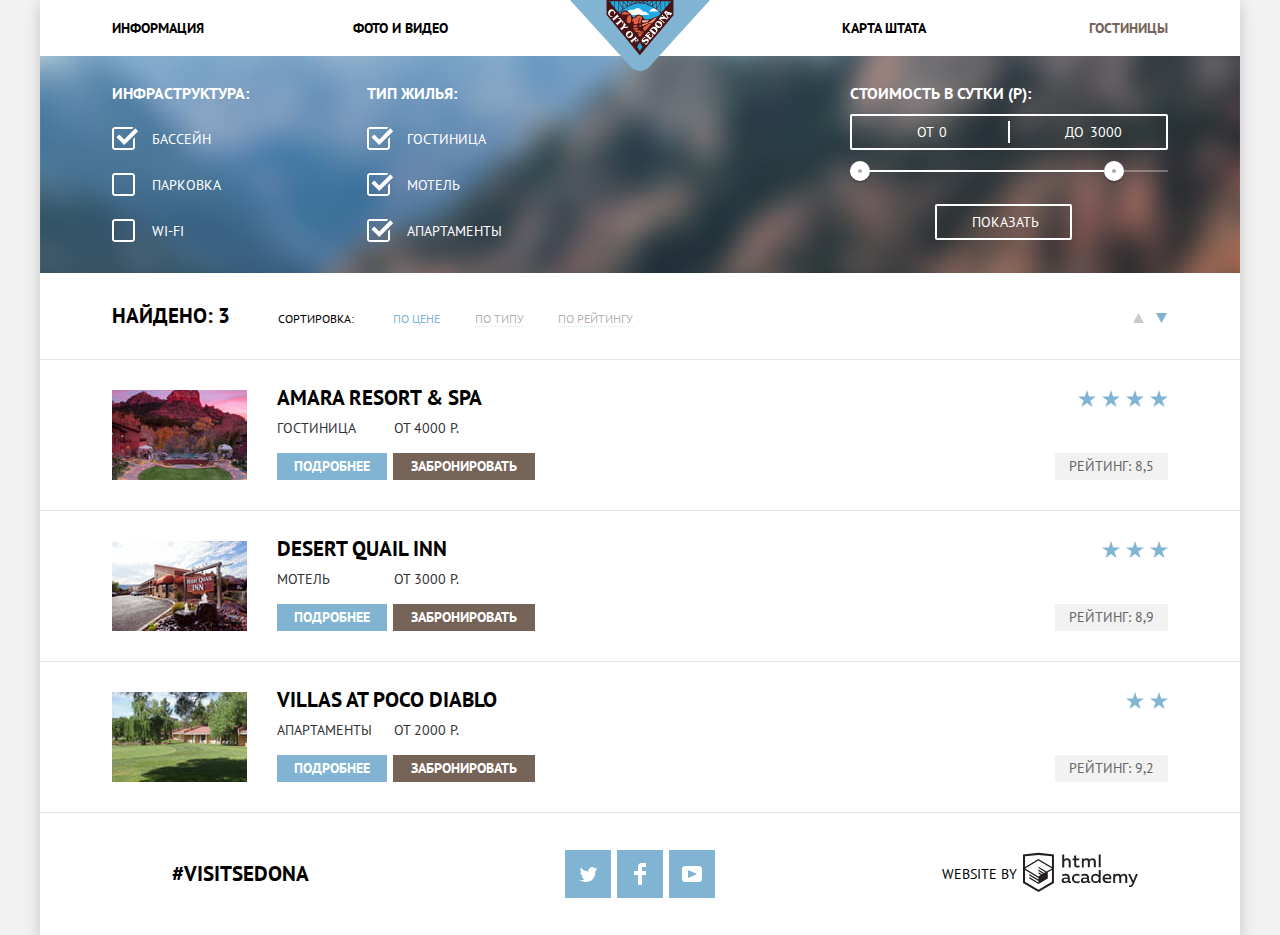
==== commit 13105a6f: "Критерии Б11, Б17 и Д10" ====
--- a/inner.html
+++ b/inner.html
@@ -6,7 +6,7 @@
     <link rel="shortcut icon" href="img/favicon.ico" type="image/x-icon">
     <link href="https://fonts.googleapis.com/css?family=PT+Sans:400,700&display=swap&subset=cyrillic" rel="stylesheet">
     <link href="css/normalize.css" rel="stylesheet">
-    <link href="css/style.css" rel="stylesheet">
+    <link href="css/style-mini.css" rel="stylesheet">
   </head>
   <body>
     <div class="container">
--- a/css/style-mini.css
+++ b/css/style-mini.css
@@ -0,0 +1 @@
+body{margin:0;padding:0;font-family:"PT Sans",Arial,sans-serif;font-size:14px;line-height:26px;font-weight:700;color:#000;text-transform:uppercase;background-color:#f2f2f2}a{text-decoration:none}.visually-hidden{position:absolute;width:1px;height:1px;margin:-1px;border:0;padding:0;clip:rect(0 0 0 0);overflow:hidden}.container{position:relative;margin:0 auto;width:1200px;text-align:center;background-color:#fff;box-shadow:0 5px 15px rgba(0,1,1,0.2)}.list-decoration{list-style:none;padding:0;margin-top:0;margin-bottom:0}.main-header-logo{position:absolute;top:0;left:50%;transform:translate(-50%);z-index:1}.main-navigation{background-color:#fff}.main-navigation-items a{color:#000}.main-navigation-items a:hover,.main-navigation-items a:focus{color:#81b3d2}.main-navigation-items a:active{color:#000;opacity:.3}.active-page a{color:#766357}.main-navigation-items{display:flex;align-items:center;margin:0 auto;width:1056px;height:56px}.main-navigation-info{text-align:left;width:240px}.main-navigation-foto{text-align:left;padding-left:3px;width:288px}.main-navigation-map{text-align:right;padding-right:4px;width:288px}.main-navigation-hotels{text-align:right;width:240px}.intro{background-color:#daebf3;background-image:url("../img/intro-mask.svg"),url("../img/background-photo.jpg");background-repeat:no-repeat,no-repeat;background-position:center 452px,center -83px;height:509px}.welcome-image{margin-top:76px}.intro-text{margin:0 auto;width:493px;height:215px}.intro-text p:first-child{margin:0;padding-top:60px;padding-bottom:25px;font-size:21px;font-weight:700}.intro-text p:last-child{margin:0;font-weight:400;color:#333}.reasons-items{display:flex;flex-wrap:wrap}.reason-item-long{display:flex;height:256px}.reason-item-blue{background-color:#81b3d2;color:#fff;width:400px}.reasons-items-title{margin:0 auto;margin-top:47px;margin-bottom:20px;width:160px;font-size:21px;line-height:21px;font-weight:700}.reasons-items-text{margin:20px auto;width:305px;font-size:14px;line-height:21px;font-weight:400}.reason-item-long img{width:800px;height:256px;object-fit:cover;object-position:0 -78px}.reason-item-small{background-color:#eee;height:256px;width:400px}.reasons-items-mini{display:flex}.reason-item-point{position:relative;background-color:#fff;height:330px;width:400px}.housing::before{content:"";position:absolute;top:60px;right:162px;background-image:url("../img/icon-1.svg");background-repeat:no-repeat;background-position:0 0;width:76px;height:72px}.food::before{content:"";position:absolute;top:61px;right:163px;background-image:url("../img/icon-3.svg");background-repeat:no-repeat;background-position:0 0;width:74px;height:70px}.souvenirs::before{content:"";position:absolute;top:56px;right:168px;background-image:url("../img/icon-2.svg");background-repeat:no-repeat;background-position:0 0;width:64px;height:76px}.reasons-mini-title{margin:0 auto;margin-top:161px;margin-bottom:20px;width:160px;font-size:21px;line-height:21px;font-weight:700}.reasons-mini-text{margin:24px auto;width:305px;font-size:14px;line-height:21px;font-weight:400}.search-intro-text{height:291px}.search-title{margin:0;padding-top:50px;padding-bottom:10px;font-size:30px;line-height:36px;font-weight:700}.search-text{font-size:14px;line-height:24px;font-weight:400}.search-intro-btn{margin-top:33px;background-color:#766357;color:#fff;width:568px;height:86px;font-size:21px;line-height:26px;font-weight:700;text-transform:uppercase;border:0;cursor:pointer}.search-intro-btn:hover{background-color:#604e43}.search-intro-btn:active{background-color:#503e33;color:rgba(255,255,255,0.3)}.form-search{position:absolute;left:50%;transform:translate(-50%,0);margin:0 auto;background-color:#fff;box-shadow:0 5px 15px rgba(0,1,1,0.2);width:568px;height:395px;z-index:2}.form-search-container{position:relative;margin:55px auto;width:458px;height:285px}.fields-wrapper{display:flex;flex-direction:column;justify-content:space-between;height:173px}.fields-container{display:flex;justify-content:space-between;align-items:baseline;position:relative;margin:0}.fields-container .input-calendar{box-sizing:border-box;padding-left:13px;width:346px;height:38px;background-color:#f2f2f2;border:0;font-size:14px;line-height:26px;font-weight:700;text-transform:uppercase}.fields-container .calendar-btn{position:absolute;top:6px;right:4px;background-color:transparent;border:0;cursor:pointer}.input-calendar:hover{background-color:#ebebeb}.input-calendar:focus{background-color:#fff;outline:2px solid #e5e5e5}.calendar-btn:hover path{fill:#000}.calendar-btn:active path{fill:#81b3d2}.input-adults-wrapper{display:flex;align-items:center;flex-wrap:nowrap}.input-adults-wrapper .input-adults,.input-adults-wrapper .input-children{margin:auto;padding:0;width:38px;height:38px;background-color:#f2f2f2;border:0;font-size:14px;line-height:26px;font-weight:700;text-align:center}.input-adults:hover,.input-children:hover{background-color:#ebebeb}.input-adults:focus,.input-children:focus{background-color:#fff;outline:2px solid #e5e5e5}.fields-container .minus-btn,.fields-container .plus-btn{margin:0;padding:0;width:38px;height:38px;background-color:#f2f2f2;color:#a9a9a9;border:0;font-size:26px;line-height:26px;font-weight:700;text-transform:uppercase;cursor:pointer}.minus-btn:hover,.plus-btn:hover{color:#000}.minus-btn:active,.plus-btn:active{color:#81b3d2}.input-adults-wrapper:first-child .minus-btn{margin-left:40px}.input-adults-wrapper:last-child .minus-btn{margin-left:26px}.submit-btn{box-sizing:border-box;margin:0 auto;margin-top:54px;width:458px;height:58px;background-color:#81b3d2;color:#fff;border:0;font-size:21px;line-height:26px;font-weight:700;text-transform:uppercase;cursor:pointer}.submit-btn:hover{background-color:#669ec0}.submit-btn:active{background-color:#5496bd;color:rgba(255,255,255,0.3)}.map{height:595px;background-color:#f2f1ef;background-image:url(../img/map.jpg);background-position:-40px -154px}.map iframe{border:0;z-index:0}.search-section{height:217px;background-color:#81b3d2;background-image:url(../img/filter-background.jpg);background-position:0 -56px;text-align:left}.search-form{display:flex;justify-content:flex-start;padding:27px 72px}.search-form fieldset{margin:0;padding:0;border:0}.search-form fieldset:first-child{width:145px;margin-right:110px}.search-form fieldset:nth-child(2){width:160px;margin-right:110px}.search-form legend{color:#fff;font-size:16px;line-height:21px;font-weight:700;margin-bottom:25px}.search-form ul{margin:0}.fieldset-item input[type=checkbox]{display:none}.fieldset-item{margin-bottom:25px;padding-left:40px;color:#fff;font-size:14px;line-height:21px;font-weight:400;cursor:pointer}.fieldset-item:last-child{margin-bottom:0}.fieldset-item label{display:block;position:relative;cursor:pointer}.fieldset-item-checkbox+label::before{content:"";position:absolute;top:-2px;left:-40px;background-image:url("../img/checkbox-off.svg");background-repeat:no-repeat;width:23px;height:23px}.fieldset-item-checkbox:checked+label::before{content:"";position:absolute;top:-2px;left:-40px;background-image:url("../img/checkbox-on.svg");background-repeat:no-repeat;width:27px;height:23px}.fieldset-item-checkbox:disabled+label::before{content:"";position:absolute;top:-2px;left:-40px;background-image:url("../img/checkbox-off-disabled.svg");background-repeat:no-repeat;width:23px;height:23px}.fieldset-item-checkbox:checked:disabled+label::before{content:"";position:absolute;top:-2px;left:-40px;background-image:url("../img/checkbox-on-disabled.svg");background-repeat:no-repeat;width:27px;height:23px}.filter-range{display:inline-block;box-sizing:border-box;margin-right:0;margin-left:213px;width:318px;color:#fff;font-size:14px;line-height:21px;font-weight:400}.filter-range .legend{margin-bottom:10px;color:#fff;font-size:16px;line-height:21px;font-weight:700}.price-controls{position:relative;height:32px;margin-bottom:20px;border:2px solid #fff;border-radius:2px}.price-controls label{display:inline-block;cursor:pointer}.price-controls .min-price,.price-controls .max-price{padding-top:5px;padding-left:65px;width:90px;height:26px}.price-controls .max-price{margin-left:2px;padding-left:52px;width:96px}.price-controls input{width:55px;margin:0;color:inherit;font:inherit;background:0;border:0}.price-controls::after{content:"";position:absolute;top:50%;left:50%;transform:translate(-50%,-50%);width:2px;height:22px;background:#fff}.range-controls{position:relative;margin-bottom:32px}.range-controls .scale{height:2px;background:rgba(255,255,255,0.3)}.range-controls .bar{width:80%;height:2px;background:#fff}.range-toggle{position:absolute;top:-9px;width:4px;height:4px;background:#ababab;border:8px solid #fff;border-radius:50%;box-shadow:0 2px 1px 0 rgba(0,1,1,0.2);cursor:pointer}.range-toggle-min{left:0}.range-toggle-max{left:80%}.range-toggle:hover{width:5px;height:5px}.transparent-btn{display:block;margin:0;margin-left:85px;padding:6px 35px;width:137px;height:36px;font-size:14px;line-height:21px;font-weight:400;color:#fff;text-transform:uppercase;background:transparent;border:2px solid #fff;border-radius:2px;cursor:pointer}.transparent-btn:hover{color:#000;background:#fff}.sorting{height:77px;border-bottom:1px solid #e5e5e5}.sorting-list{display:flex;align-items:baseline;margin:0;margin-top:9px;padding-left:72px;padding-right:73px}.sorting-list-found{font-size:21px;line-height:26px;font-weight:700}.sorting-list-selection{padding-left:48px;font-size:12px;line-height:18px;font-weight:400}.sorting-list-items{display:flex;justify-content:space-between;padding:0;padding-left:39px;width:240px;font-size:12px;line-height:18px;font-weight:400}.sorting-list-items a{color:#000;opacity:.3;border-bottom:1px dotted #81b3d2}.sorting-list-items .sorting-list-active{color:#81b3d2;opacity:1.0;border-bottom:0}.sorting-list-items a:hover,.sorting-list-items a:focus{color:#81b3d2;opacity:1.0}.sorting-list-items a:active{color:#000;border-bottom:0}.sorting-list-buttons{margin-left:auto}.sorting-button-down{margin-left:8px}.sorting-button-up path,.sorting-button-down path{fill:#cacaca}.sorting-button-active path{fill:#81b3d2}.sorting-button-up path:hover,.sorting-button-down path:hover{fill:#231f20}.sorting-button-up path:active,.sorting-button-down path:active{fill:#81b3d2}.hotels-list{display:flex;flex-direction:column}.hotel-description{display:flex;padding-top:30px;padding-bottom:30px;border-bottom:1px solid #e5e5e5}.hotel-description img{margin-left:72px}.hotel-description-main{display:flex;flex-direction:column;justify-content:space-between;align-items:flex-start;margin-left:30px;width:259px}.hotel-title{margin-top:-5px;font-size:21px;line-height:26px;font-weight:700;color:#000}.hotel-title:hover{color:#81b3d2}.hotel-title:active{color:#000;opacity:.3}.hotel-text{margin-top:-8px;font-size:14px;line-height:21px;font-weight:400;color:#333}.hotel-text span{display:inline-block;box-sizing:border-box;width:110px;margin-right:3px;text-align:left}.hotel-description-btn a{font-size:14px;line-height:21px;font-weight:700;color:#fff}.hotel-description-btn{display:flex;justify-content:flex-start;height:27px}.button-more{margin-right:6px;padding-top:3px;width:110px;background-color:#81b3d2;color:#fff}.button-reserve{padding-top:3px;width:142px;background-color:#766357;color:#fff}.button-more:hover{background-color:#669ec0}.button-more:active{background-color:#5496bd;color:rgba(255,255,255,0.3)}.button-reserve:hover{background-color:#604e43}.button-reserve:active{background-color:#503e33;color:rgba(255,255,255,0.3)}.rating{display:flex;flex-direction:column;justify-content:space-between;margin:-1px 72px 0 auto}.rating-stars{margin:0 0 auto auto}.rating-stars svg{padding-left:2px}.rating p{margin:0;padding:3px 14px;font-size:14px;line-height:21px;font-weight:400;color:#666;background-color:#f2f2f2}.main-footer{display:flex;align-items:center;height:122px;background-color:#fff}.footer-opacity{position:absolute;bottom:0;width:1200px;background-color:#fff;opacity:.9}.footer-hashtag{display:flex;justify-content:center;margin:0;width:400px;font-size:21px;line-height:26px;font-weight:700;color:#000}.footer-social{display:flex;justify-content:center;align-content:center;flex-wrap:wrap;width:400px}.button-social{display:flex;justify-content:center;align-items:center;margin-right:6px;width:46px;height:48px;background-color:#81b3d2;cursor:pointer}.footer-social li:last-child a{margin-right:0}.footer-copyright{display:flex;justify-content:center;align-content:stretch;align-items:center;width:400px}.footer-copyright p{margin-right:6px;font-size:14px;line-height:26px;font-weight:400}.copyright-link{align-self:flex-end}.button-social:hover{background-color:#669ec0}.button-social:active{background-color:#5496bd;fill-opacity:.3}.copyright-link:hover path{fill:#81b3d2}.copyright-link:active path{fill:#bdbbbc}.modal-hide{display:none}.modal-show{display:block;-webkit-animation-name:show;animation-name:show;-webkit-animation-duration:.6s;animation-duration:.6s;-webkit-animation-fill-mode:forwards;animation-fill-mode:forwards}@-webkit-keyframes show{from{-webkit-transform:scaleY(0) translateY(-100%) translateX(-50%);transform:scaleY(0) translateY(-100%) translateX(-50%)}to{-webkit-transform:scaleY(1) translateY(0) translateX(-50%);transform:scaleY(1) translateY(0) translateX(-50%)}}@keyframes show{from{-webkit-transform:scaleY(0) translateY(-100%) translateX(-50%);transform:scaleY(0) translateY(-100%) translateX(-50%)}to{-webkit-transform:scaleY(1) translateY(0) translateX(-50%);transform:scaleY(1) translateY(0) translateX(-50%)}}
